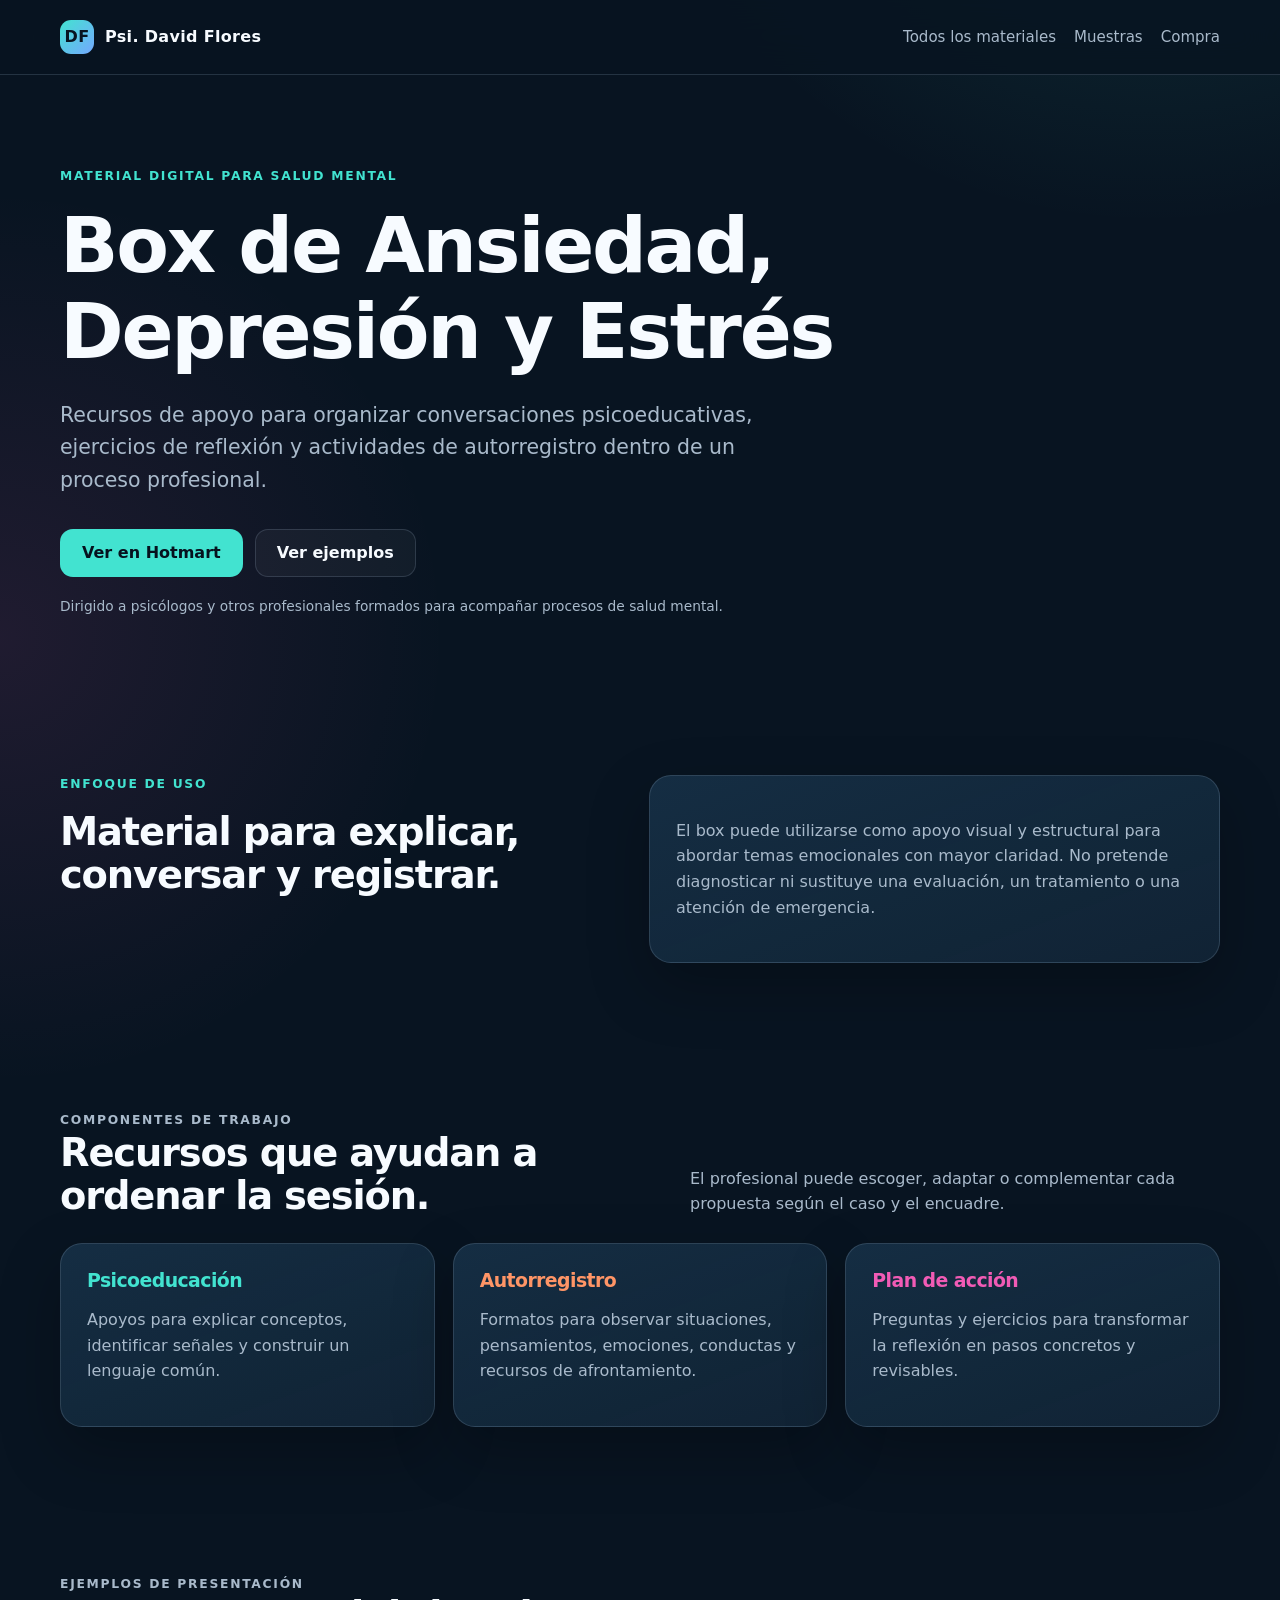
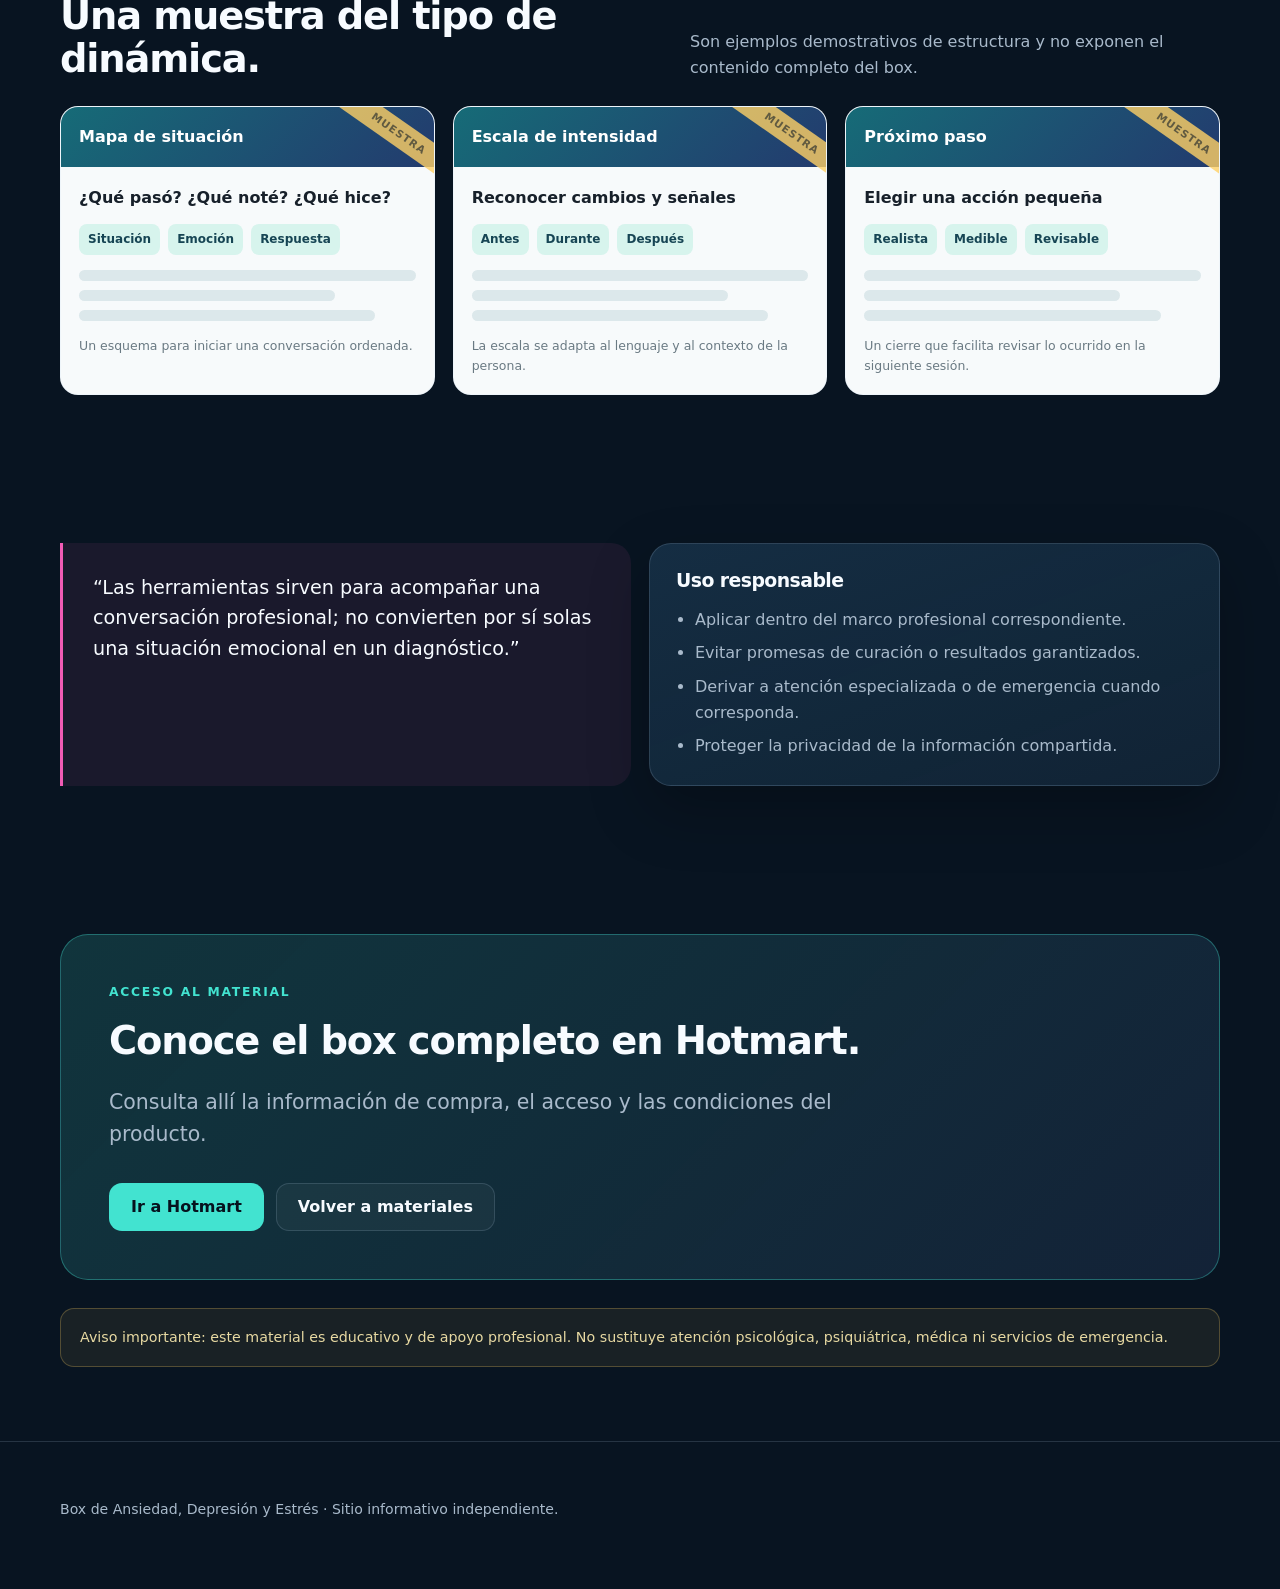
==== box-ansiedad-estres.html @ b355e104 "Crear paginas informativas independientes para kits profesionales" ====
<!doctype html>
<html lang="es">
<head>
  <meta charset="utf-8">
  <meta name="viewport" content="width=device-width, initial-scale=1">
  <meta name="description" content="Box de Ansiedad, Depresión y Estrés: material de apoyo para profesionales de salud mental.">
  <title>Box de Ansiedad, Depresión y Estrés | Psi. David Flores</title>
  <link rel="stylesheet" href="styles.css">
</head>
<body>
  <header class="topbar"><div class="wrap topbar-inner"><a class="brand" href="index.html"><span class="brand-mark">DF</span><span>Psi. David Flores</span></a><nav aria-label="Navegación principal"><a href="index.html">Todos los materiales</a><a href="#muestras">Muestras</a><a href="#compra">Compra</a></nav></div></header>
  <main>
    <section class="hero"><div class="wrap"><p class="eyebrow">Material digital para salud mental</p><h1>Box de Ansiedad, Depresión y Estrés</h1><p class="lead">Recursos de apoyo para organizar conversaciones psicoeducativas, ejercicios de reflexión y actividades de autorregistro dentro de un proceso profesional.</p><div class="actions"><a class="button button-primary" href="https://pay.hotmart.com/L107530737T" target="_blank" rel="noopener">Ver en Hotmart</a><a class="button button-secondary" href="#muestras">Ver ejemplos</a></div><p class="hero-note">Dirigido a psicólogos y otros profesionales formados para acompañar procesos de salud mental.</p></div></section>
    <section class="section"><div class="wrap grid grid-2"><div><p class="eyebrow">Enfoque de uso</p><h2>Material para explicar, conversar y registrar.</h2></div><div class="card"><p>El box puede utilizarse como apoyo visual y estructural para abordar temas emocionales con mayor claridad. No pretende diagnosticar ni sustituye una evaluación, un tratamiento o una atención de emergencia.</p></div></div></section>
    <section class="section"><div class="wrap"><div class="section-head"><div><p class="eyebrow">Componentes de trabajo</p><h2>Recursos que ayudan a ordenar la sesión.</h2></div><p>El profesional puede escoger, adaptar o complementar cada propuesta según el caso y el encuadre.</p></div><div class="grid"><article class="card"><h3 class="accent-turquoise">Psicoeducación</h3><p>Apoyos para explicar conceptos, identificar señales y construir un lenguaje común.</p></article><article class="card"><h3 class="accent-orange">Autorregistro</h3><p>Formatos para observar situaciones, pensamientos, emociones, conductas y recursos de afrontamiento.</p></article><article class="card"><h3 class="accent-magenta">Plan de acción</h3><p>Preguntas y ejercicios para transformar la reflexión en pasos concretos y revisables.</p></article></div></div></section>
    <section class="section" id="muestras"><div class="wrap"><div class="section-head"><div><p class="eyebrow">Ejemplos de presentación</p><h2>Una muestra del tipo de dinámica.</h2></div><p>Son ejemplos demostrativos de estructura y no exponen el contenido completo del box.</p></div><div class="grid"><div class="sample"><div class="sample-head">Mapa de situación</div><div class="sample-body"><strong>¿Qué pasó? ¿Qué noté? ¿Qué hice?</strong><div class="sample-pills"><span>Situación</span><span>Emoción</span><span>Respuesta</span></div><div class="sample-lines"><span></span><span></span><span></span></div><p class="sample-note">Un esquema para iniciar una conversación ordenada.</p></div></div><div class="sample"><div class="sample-head">Escala de intensidad</div><div class="sample-body"><strong>Reconocer cambios y señales</strong><div class="sample-pills"><span>Antes</span><span>Durante</span><span>Después</span></div><div class="sample-lines"><span></span><span></span><span></span></div><p class="sample-note">La escala se adapta al lenguaje y al contexto de la persona.</p></div></div><div class="sample"><div class="sample-head">Próximo paso</div><div class="sample-body"><strong>Elegir una acción pequeña</strong><div class="sample-pills"><span>Realista</span><span>Medible</span><span>Revisable</span></div><div class="sample-lines"><span></span><span></span><span></span></div><p class="sample-note">Un cierre que facilita revisar lo ocurrido en la siguiente sesión.</p></div></div></div></div></section>
    <section class="section"><div class="wrap grid grid-2"><div class="quote">“Las herramientas sirven para acompañar una conversación profesional; no convierten por sí solas una situación emocional en un diagnóstico.”</div><div class="card"><h3>Uso responsable</h3><ul><li>Aplicar dentro del marco profesional correspondiente.</li><li>Evitar promesas de curación o resultados garantizados.</li><li>Derivar a atención especializada o de emergencia cuando corresponda.</li><li>Proteger la privacidad de la información compartida.</li></ul></div></div></section>
    <section class="section" id="compra"><div class="wrap"><div class="cta"><p class="eyebrow">Acceso al material</p><h2>Conoce el box completo en Hotmart.</h2><p class="lead">Consulta allí la información de compra, el acceso y las condiciones del producto.</p><div class="actions"><a class="button button-primary" href="https://pay.hotmart.com/L107530737T" target="_blank" rel="noopener">Ir a Hotmart</a><a class="button button-secondary" href="index.html">Volver a materiales</a></div></div><div class="notice">Aviso importante: este material es educativo y de apoyo profesional. No sustituye atención psicológica, psiquiátrica, médica ni servicios de emergencia.</div></div></section>
  </main>
  <footer><div class="wrap"><p>Box de Ansiedad, Depresión y Estrés · Sitio informativo independiente.</p></div></footer>
</body>
</html>
---- styles.css ----
:root {
  --ink: #f7fbff;
  --muted: #a9bacb;
  --bg: #081421;
  --bg-soft: #0e2031;
  --card: rgba(18, 38, 56, .86);
  --line: rgba(190, 219, 239, .16);
  --turquoise: #42e3d0;
  --magenta: #f15bb5;
  --yellow: #ffd166;
  --orange: #ff9566;
  --blue: #74a8ff;
  --shadow: 0 24px 60px rgba(0, 0, 0, .25);
}

* { box-sizing: border-box; }
html { scroll-behavior: smooth; }
body {
  margin: 0;
  color: var(--ink);
  background:
    radial-gradient(circle at 90% -10%, rgba(66, 227, 208, .16), transparent 34rem),
    radial-gradient(circle at 0% 20%, rgba(241, 91, 181, .1), transparent 28rem),
    var(--bg);
  font-family: Inter, ui-sans-serif, system-ui, -apple-system, BlinkMacSystemFont, "Segoe UI", sans-serif;
  line-height: 1.6;
}

a { color: inherit; }
.wrap { width: min(1160px, calc(100% - 40px)); margin: 0 auto; }
.topbar {
  position: sticky;
  top: 0;
  z-index: 5;
  border-bottom: 1px solid var(--line);
  background: rgba(8, 20, 33, .86);
  backdrop-filter: blur(18px);
}
.topbar-inner { display: flex; justify-content: space-between; align-items: center; gap: 20px; min-height: 74px; }
.brand { display: inline-flex; gap: 11px; align-items: center; text-decoration: none; font-weight: 800; letter-spacing: .02em; }
.brand-mark { display: grid; place-items: center; width: 34px; height: 34px; border-radius: 11px; color: var(--bg); background: linear-gradient(135deg, var(--turquoise), var(--blue)); }
nav { display: flex; flex-wrap: wrap; gap: 8px 18px; color: var(--muted); font-size: .94rem; }
nav a { text-decoration: none; }
nav a:hover { color: var(--ink); }

.hero { padding: 92px 0 70px; }
.eyebrow { margin: 0 0 16px; color: var(--turquoise); text-transform: uppercase; letter-spacing: .14em; font-size: .77rem; font-weight: 800; }
h1, h2, h3 { margin: 0; line-height: 1.12; letter-spacing: -.03em; }
h1 { max-width: 900px; font-size: clamp(2.5rem, 6vw, 5.3rem); }
h2 { font-size: clamp(1.8rem, 3vw, 2.7rem); }
h3 { font-size: 1.18rem; }
.lead { max-width: 760px; margin: 24px 0 0; color: var(--muted); font-size: clamp(1.06rem, 2vw, 1.28rem); }
.actions { display: flex; flex-wrap: wrap; gap: 12px; margin-top: 32px; }
.button { display: inline-flex; align-items: center; justify-content: center; min-height: 48px; padding: 0 21px; border: 1px solid transparent; border-radius: 13px; font-weight: 800; text-decoration: none; transition: transform .2s ease, filter .2s ease, background .2s ease; }
.button:hover { transform: translateY(-2px); filter: brightness(1.06); }
.button-primary { color: #06121e; background: var(--turquoise); }
.button-secondary { border-color: var(--line); color: var(--ink); background: rgba(255,255,255,.04); }
.hero-note { margin-top: 18px; color: var(--muted); font-size: .86rem; }

.section { padding: 74px 0; }
.section-head { display: flex; justify-content: space-between; align-items: end; gap: 24px; margin-bottom: 26px; }
.section-head p { max-width: 530px; margin: 0; color: var(--muted); }
.grid { display: grid; grid-template-columns: repeat(3, 1fr); gap: 18px; }
.grid-2 { grid-template-columns: repeat(2, 1fr); }
.card { padding: 26px; border: 1px solid var(--line); border-radius: 22px; background: linear-gradient(160deg, rgba(22, 47, 69, .94), var(--card)); box-shadow: var(--shadow); }
.card p { color: var(--muted); }
.card ul { margin: 16px 0 0; padding-left: 19px; color: var(--muted); }
.card li + li { margin-top: 8px; }
.product-card { display: flex; flex-direction: column; min-height: 100%; }
.product-card .button { margin-top: auto; align-self: start; }
.tag { display: inline-flex; align-items: center; gap: 7px; margin-bottom: 18px; color: var(--yellow); font-size: .78rem; font-weight: 800; text-transform: uppercase; letter-spacing: .1em; }
.tag::before { content: ""; width: 9px; height: 9px; border-radius: 50%; background: currentColor; box-shadow: 0 0 20px currentColor; }

.sample { min-height: 230px; overflow: hidden; position: relative; border: 1px solid var(--line); border-radius: 18px; background: #f7fafb; color: #17202a; }
.sample::before { content: "MUESTRA"; position: absolute; top: 14px; right: -33px; padding: 4px 36px; transform: rotate(35deg); color: rgba(8, 20, 33, .56); background: rgba(255, 209, 102, .8); font-size: .65rem; font-weight: 900; letter-spacing: .1em; }
.sample-head { padding: 17px 18px; color: #fff; background: linear-gradient(135deg, #166b77, #233b6e); font-weight: 800; }
.sample-body { padding: 18px; }
.sample-lines { display: grid; gap: 9px; margin-top: 15px; }
.sample-lines span { display: block; height: 11px; border-radius: 99px; background: #dce8eb; }
.sample-lines span:nth-child(2) { width: 76%; }
.sample-lines span:nth-child(3) { width: 88%; }
.sample-pills { display: flex; flex-wrap: wrap; gap: 8px; margin-top: 13px; }
.sample-pills span { padding: 6px 9px; border-radius: 8px; color: #164554; background: #d7f4ed; font-size: .75rem; font-weight: 700; }
.sample-note { margin: 15px 0 0; color: #6a7a83; font-size: .78rem; }
.quote { padding: 30px; border-left: 3px solid var(--magenta); border-radius: 0 20px 20px 0; background: rgba(241, 91, 181, .08); color: var(--ink); font-size: 1.2rem; }
.steps { counter-reset: steps; display: grid; gap: 14px; }
.step { display: grid; grid-template-columns: 40px 1fr; gap: 15px; align-items: start; }
.step::before { counter-increment: steps; content: counter(steps); display: grid; place-items: center; width: 40px; height: 40px; border-radius: 12px; color: var(--bg); background: var(--yellow); font-weight: 900; }
.step p { margin: 5px 0 0; color: var(--muted); }
.cta { padding: 48px; border: 1px solid rgba(66,227,208,.35); border-radius: 28px; background: linear-gradient(135deg, rgba(66,227,208,.16), rgba(116,168,255,.1)); }
.notice { margin-top: 28px; padding: 17px 19px; border: 1px solid rgba(255, 209, 102, .25); border-radius: 14px; color: #e7d9a2; background: rgba(255, 209, 102, .07); font-size: .89rem; }
footer { padding: 42px 0 55px; border-top: 1px solid var(--line); color: var(--muted); font-size: .88rem; }
footer a { color: var(--ink); }
.accent-turquoise { color: var(--turquoise); }
.accent-magenta { color: var(--magenta); }
.accent-orange { color: var(--orange); }
.accent-blue { color: var(--blue); }

@media (max-width: 820px) {
  .topbar-inner { align-items: flex-start; flex-direction: column; padding: 16px 0; }
  .grid, .grid-2 { grid-template-columns: 1fr; }
  .hero { padding-top: 66px; }
  .section-head { align-items: start; flex-direction: column; }
  .cta { padding: 30px 24px; }
}

@media (max-width: 520px) {
  .wrap { width: min(100% - 28px, 1160px); }
  h1 { font-size: 2.55rem; }
  .button { width: 100%; }
  .actions { flex-direction: column; }
}
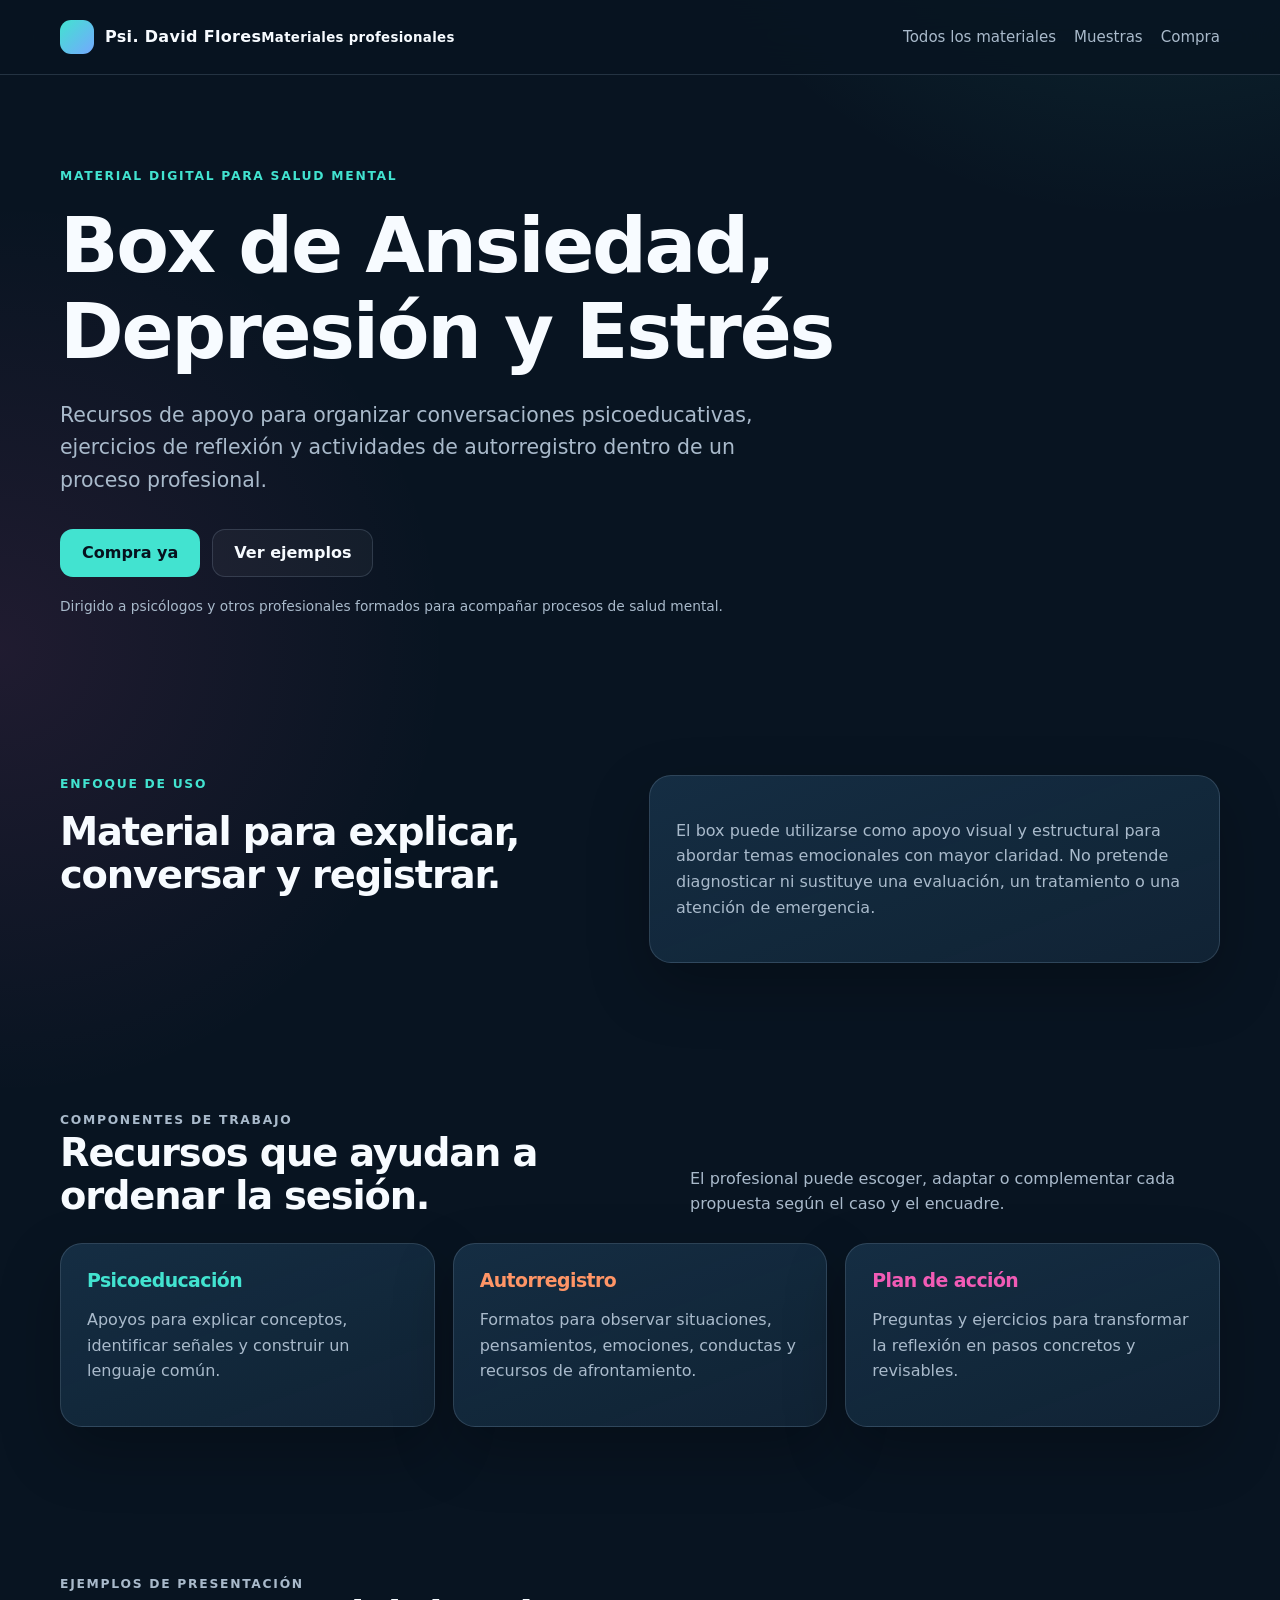
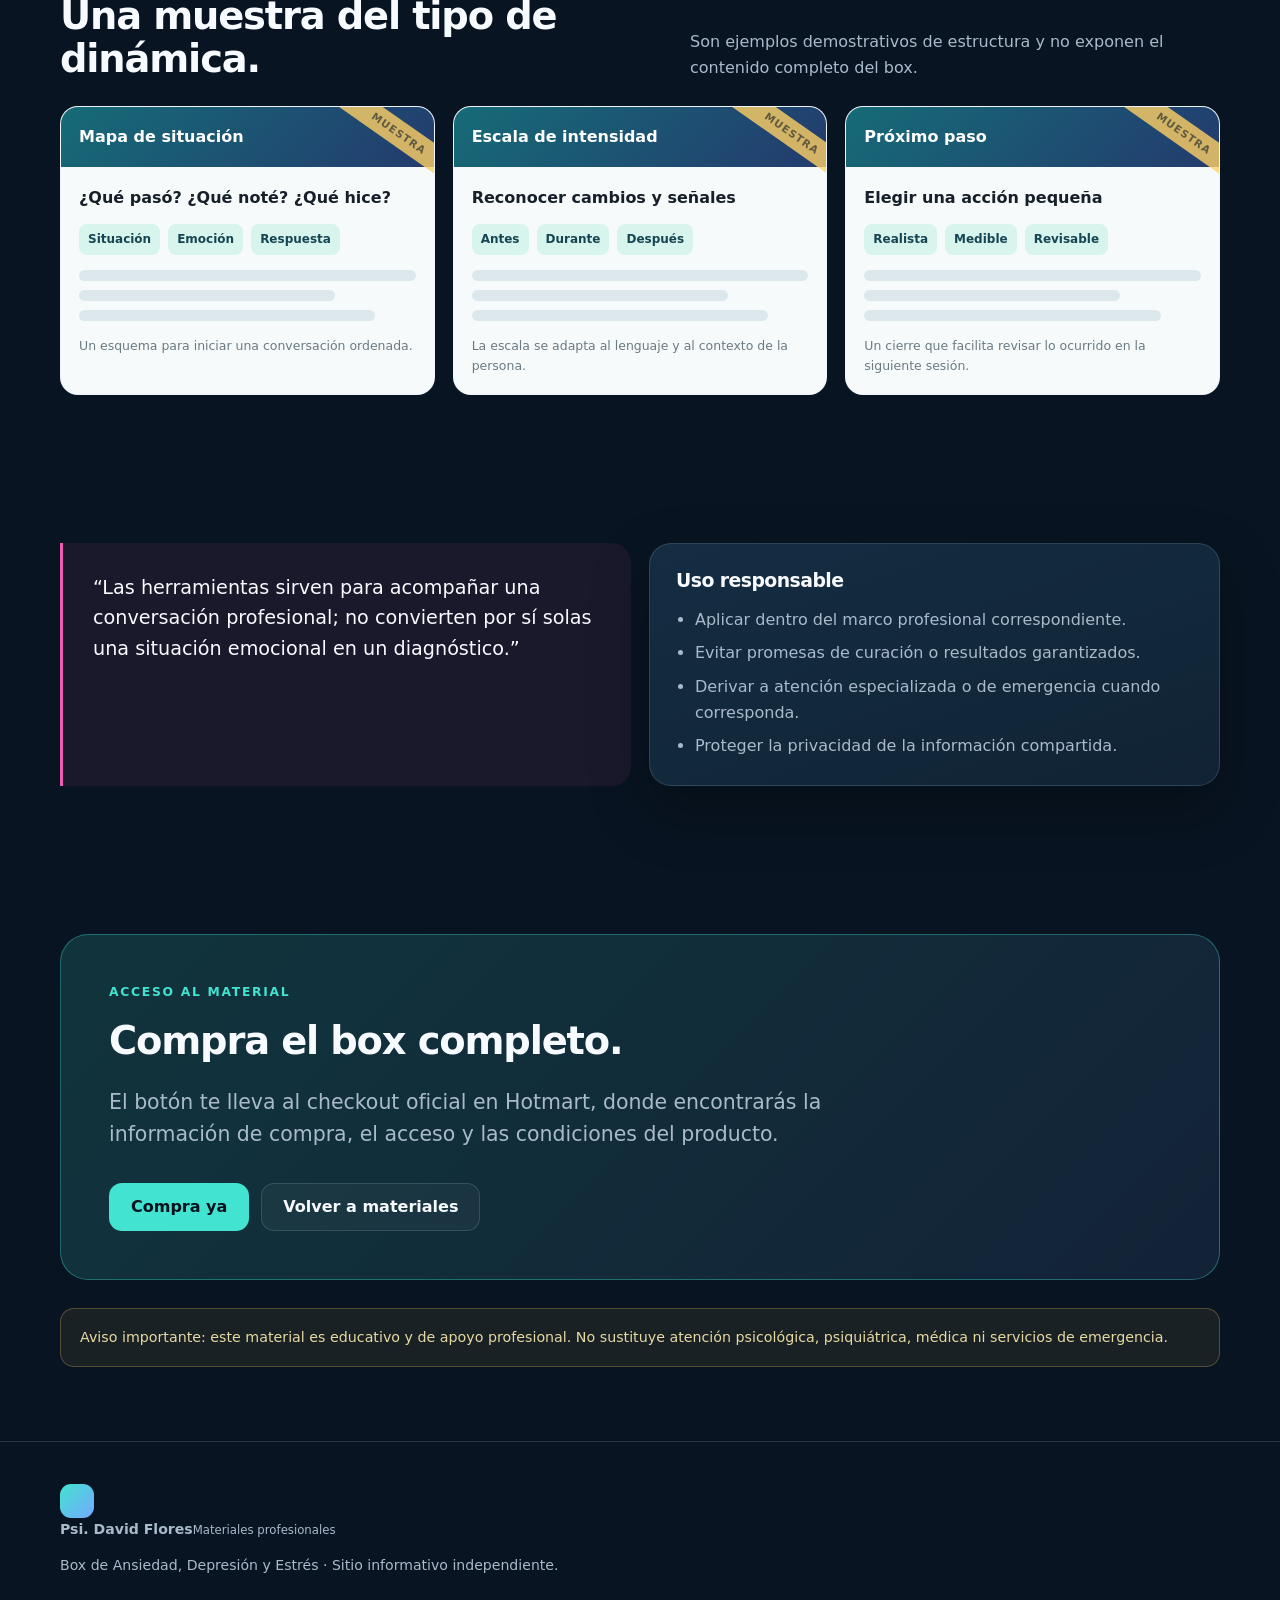
==== commit eb27a0a8: "Agregar identidad de marca y CTAs de compra" ====
--- a/box-ansiedad-estres.html
+++ b/box-ansiedad-estres.html
@@ -5,18 +5,20 @@
   <meta name="viewport" content="width=device-width, initial-scale=1">
   <meta name="description" content="Box de Ansiedad, Depresión y Estrés: material de apoyo para profesionales de salud mental.">
   <title>Box de Ansiedad, Depresión y Estrés | Psi. David Flores</title>
+  <link rel="icon" type="image/jpeg" href="assets/brand-logo.jpg">
   <link rel="stylesheet" href="styles.css">
 </head>
 <body>
-  <header class="topbar"><div class="wrap topbar-inner"><a class="brand" href="index.html"><span class="brand-mark">DF</span><span>Psi. David Flores</span></a><nav aria-label="Navegación principal"><a href="index.html">Todos los materiales</a><a href="#muestras">Muestras</a><a href="#compra">Compra</a></nav></div></header>
+  <header class="topbar"><div class="wrap topbar-inner"><a class="brand" href="index.html" aria-label="Psi. David Flores, inicio"><span class="brand-mark"><img src="assets/brand-logo.jpg" alt=""></span><span class="brand-copy"><strong>Psi. David Flores</strong><small>Materiales profesionales</small></span></a><nav aria-label="Navegación principal"><a href="index.html">Todos los materiales</a><a href="#muestras">Muestras</a><a href="#compra">Compra</a></nav></div></header>
   <main>
-    <section class="hero"><div class="wrap"><p class="eyebrow">Material digital para salud mental</p><h1>Box de Ansiedad, Depresión y Estrés</h1><p class="lead">Recursos de apoyo para organizar conversaciones psicoeducativas, ejercicios de reflexión y actividades de autorregistro dentro de un proceso profesional.</p><div class="actions"><a class="button button-primary" href="https://pay.hotmart.com/L107530737T" target="_blank" rel="noopener">Ver en Hotmart</a><a class="button button-secondary" href="#muestras">Ver ejemplos</a></div><p class="hero-note">Dirigido a psicólogos y otros profesionales formados para acompañar procesos de salud mental.</p></div></section>
+    <section class="hero"><div class="wrap"><p class="eyebrow">Material digital para salud mental</p><h1>Box de Ansiedad, Depresión y Estrés</h1><p class="lead">Recursos de apoyo para organizar conversaciones psicoeducativas, ejercicios de reflexión y actividades de autorregistro dentro de un proceso profesional.</p><div class="actions"><a class="button button-primary" href="https://pay.hotmart.com/L107530737T" target="_blank" rel="noopener">Compra ya</a><a class="button button-secondary" href="#muestras">Ver ejemplos</a></div><p class="hero-note">Dirigido a psicólogos y otros profesionales formados para acompañar procesos de salud mental.</p></div></section>
     <section class="section"><div class="wrap grid grid-2"><div><p class="eyebrow">Enfoque de uso</p><h2>Material para explicar, conversar y registrar.</h2></div><div class="card"><p>El box puede utilizarse como apoyo visual y estructural para abordar temas emocionales con mayor claridad. No pretende diagnosticar ni sustituye una evaluación, un tratamiento o una atención de emergencia.</p></div></div></section>
     <section class="section"><div class="wrap"><div class="section-head"><div><p class="eyebrow">Componentes de trabajo</p><h2>Recursos que ayudan a ordenar la sesión.</h2></div><p>El profesional puede escoger, adaptar o complementar cada propuesta según el caso y el encuadre.</p></div><div class="grid"><article class="card"><h3 class="accent-turquoise">Psicoeducación</h3><p>Apoyos para explicar conceptos, identificar señales y construir un lenguaje común.</p></article><article class="card"><h3 class="accent-orange">Autorregistro</h3><p>Formatos para observar situaciones, pensamientos, emociones, conductas y recursos de afrontamiento.</p></article><article class="card"><h3 class="accent-magenta">Plan de acción</h3><p>Preguntas y ejercicios para transformar la reflexión en pasos concretos y revisables.</p></article></div></div></section>
     <section class="section" id="muestras"><div class="wrap"><div class="section-head"><div><p class="eyebrow">Ejemplos de presentación</p><h2>Una muestra del tipo de dinámica.</h2></div><p>Son ejemplos demostrativos de estructura y no exponen el contenido completo del box.</p></div><div class="grid"><div class="sample"><div class="sample-head">Mapa de situación</div><div class="sample-body"><strong>¿Qué pasó? ¿Qué noté? ¿Qué hice?</strong><div class="sample-pills"><span>Situación</span><span>Emoción</span><span>Respuesta</span></div><div class="sample-lines"><span></span><span></span><span></span></div><p class="sample-note">Un esquema para iniciar una conversación ordenada.</p></div></div><div class="sample"><div class="sample-head">Escala de intensidad</div><div class="sample-body"><strong>Reconocer cambios y señales</strong><div class="sample-pills"><span>Antes</span><span>Durante</span><span>Después</span></div><div class="sample-lines"><span></span><span></span><span></span></div><p class="sample-note">La escala se adapta al lenguaje y al contexto de la persona.</p></div></div><div class="sample"><div class="sample-head">Próximo paso</div><div class="sample-body"><strong>Elegir una acción pequeña</strong><div class="sample-pills"><span>Realista</span><span>Medible</span><span>Revisable</span></div><div class="sample-lines"><span></span><span></span><span></span></div><p class="sample-note">Un cierre que facilita revisar lo ocurrido en la siguiente sesión.</p></div></div></div></div></section>
     <section class="section"><div class="wrap grid grid-2"><div class="quote">“Las herramientas sirven para acompañar una conversación profesional; no convierten por sí solas una situación emocional en un diagnóstico.”</div><div class="card"><h3>Uso responsable</h3><ul><li>Aplicar dentro del marco profesional correspondiente.</li><li>Evitar promesas de curación o resultados garantizados.</li><li>Derivar a atención especializada o de emergencia cuando corresponda.</li><li>Proteger la privacidad de la información compartida.</li></ul></div></div></section>
-    <section class="section" id="compra"><div class="wrap"><div class="cta"><p class="eyebrow">Acceso al material</p><h2>Conoce el box completo en Hotmart.</h2><p class="lead">Consulta allí la información de compra, el acceso y las condiciones del producto.</p><div class="actions"><a class="button button-primary" href="https://pay.hotmart.com/L107530737T" target="_blank" rel="noopener">Ir a Hotmart</a><a class="button button-secondary" href="index.html">Volver a materiales</a></div></div><div class="notice">Aviso importante: este material es educativo y de apoyo profesional. No sustituye atención psicológica, psiquiátrica, médica ni servicios de emergencia.</div></div></section>
+    <section class="section" id="compra"><div class="wrap"><div class="cta"><p class="eyebrow">Acceso al material</p><h2>Compra el box completo.</h2><p class="lead">El botón te lleva al checkout oficial en Hotmart, donde encontrarás la información de compra, el acceso y las condiciones del producto.</p><div class="actions"><a class="button button-primary" href="https://pay.hotmart.com/L107530737T" target="_blank" rel="noopener">Compra ya</a><a class="button button-secondary" href="index.html">Volver a materiales</a></div></div><div class="notice">Aviso importante: este material es educativo y de apoyo profesional. No sustituye atención psicológica, psiquiátrica, médica ni servicios de emergencia.</div></div></section>
   </main>
-  <footer><div class="wrap"><p>Box de Ansiedad, Depresión y Estrés · Sitio informativo independiente.</p></div></footer>
+  <footer><div class="wrap footer-inner"><div class="footer-brand"><span class="brand-mark small-mark"><img src="assets/brand-logo.jpg" alt=""></span><span class="brand-copy"><strong>Psi. David Flores</strong><small>Materiales profesionales</small></span></div><div class="footer-copy"><p>Box de Ansiedad, Depresión y Estrés · Sitio informativo independiente.</p></div></div></footer>
 </body>
 </html>
+
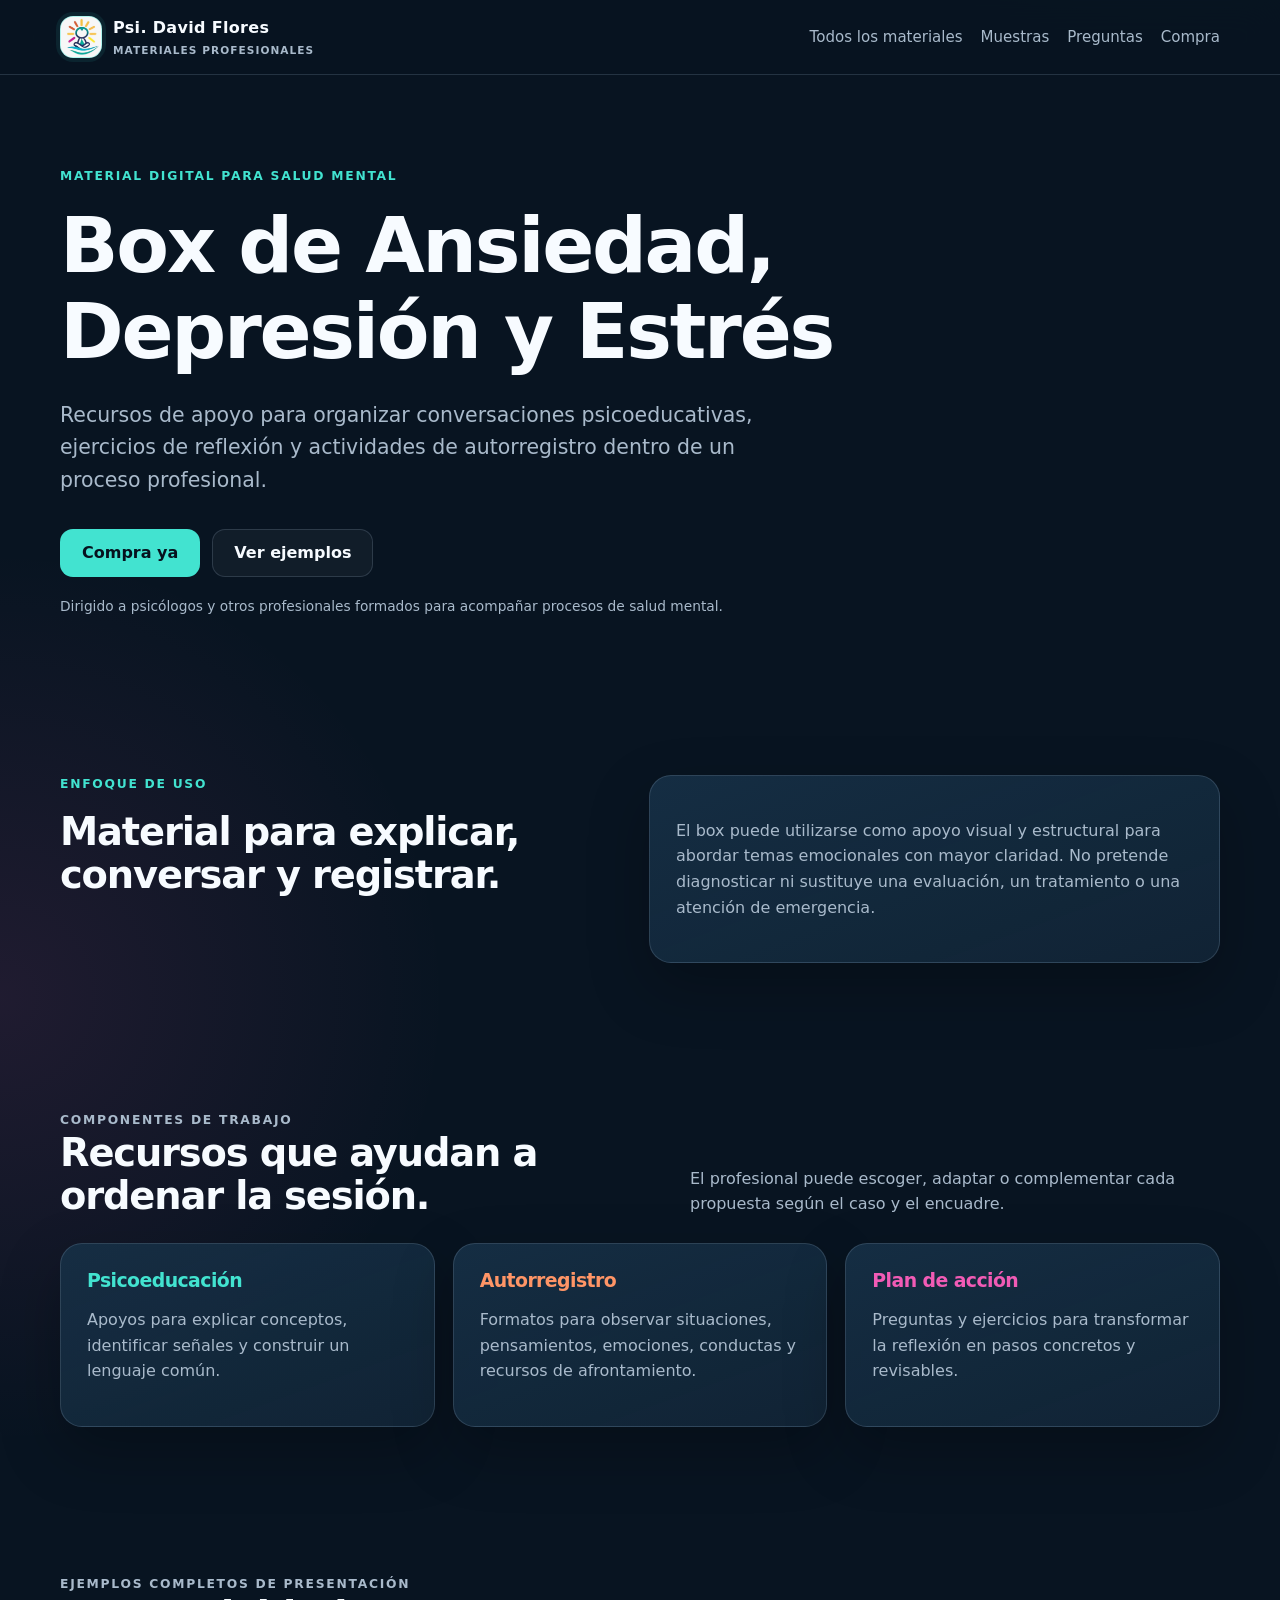
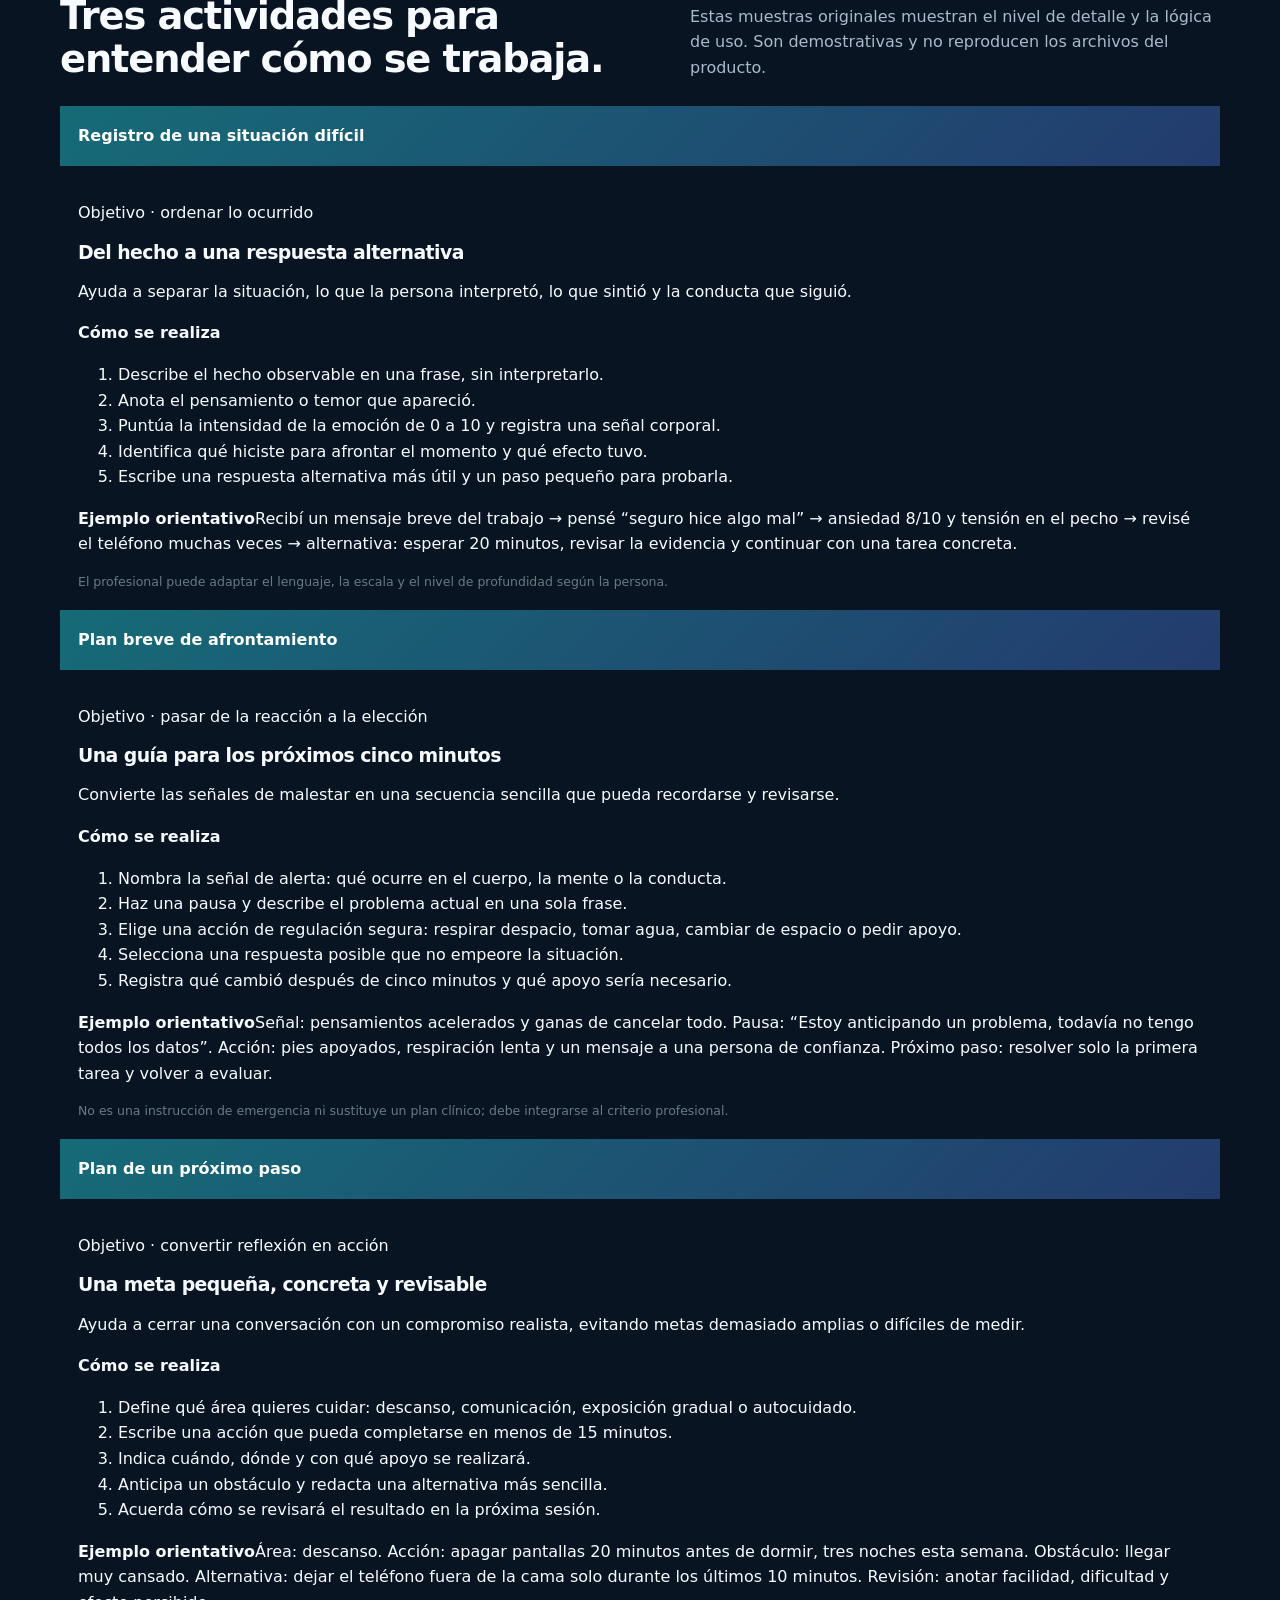
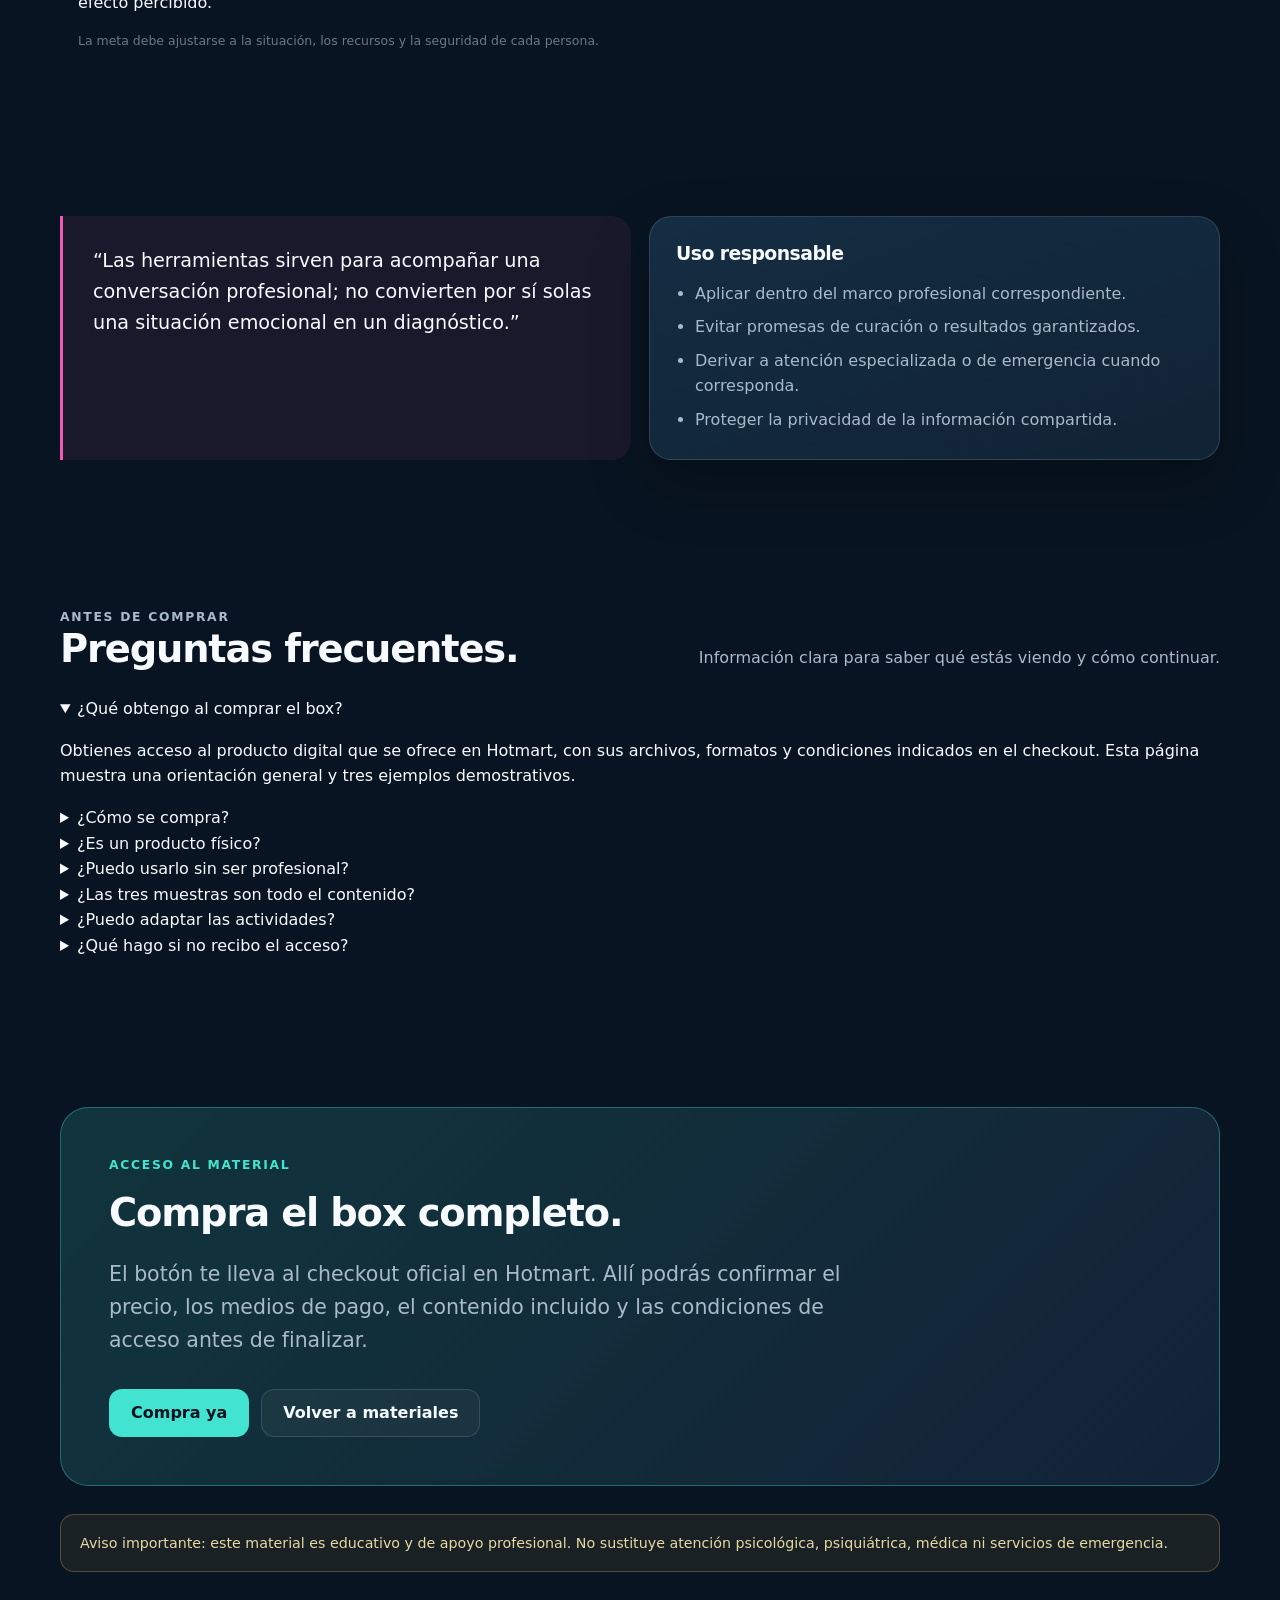
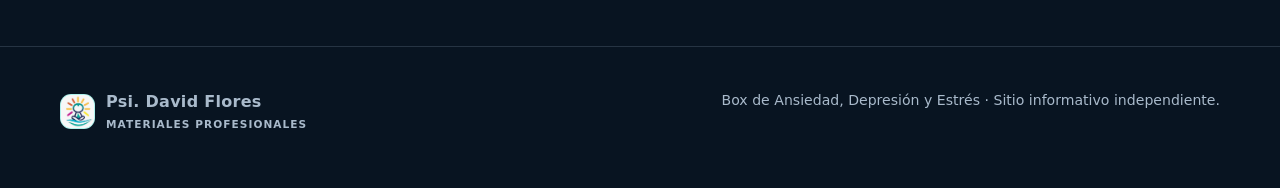
==== commit 46c92538: "Ampliar muestras y FAQ del Box de Ansiedad" ====
--- a/box-ansiedad-estres.html
+++ b/box-ansiedad-estres.html
@@ -9,14 +9,15 @@
   <link rel="stylesheet" href="styles.css">
 </head>
 <body>
-  <header class="topbar"><div class="wrap topbar-inner"><a class="brand" href="index.html" aria-label="Psi. David Flores, inicio"><span class="brand-mark"><img src="assets/brand-logo.jpg" alt=""></span><span class="brand-copy"><strong>Psi. David Flores</strong><small>Materiales profesionales</small></span></a><nav aria-label="Navegación principal"><a href="index.html">Todos los materiales</a><a href="#muestras">Muestras</a><a href="#compra">Compra</a></nav></div></header>
+  <header class="topbar"><div class="wrap topbar-inner"><a class="brand" href="index.html" aria-label="Psi. David Flores, inicio"><span class="brand-mark"><img src="assets/brand-logo.jpg" alt=""></span><span class="brand-copy"><strong>Psi. David Flores</strong><small>Materiales profesionales</small></span></a><nav aria-label="Navegación principal"><a href="index.html">Todos los materiales</a><a href="#muestras">Muestras</a><a href="#preguntas">Preguntas</a><a href="#compra">Compra</a></nav></div></header>
   <main>
     <section class="hero"><div class="wrap"><p class="eyebrow">Material digital para salud mental</p><h1>Box de Ansiedad, Depresión y Estrés</h1><p class="lead">Recursos de apoyo para organizar conversaciones psicoeducativas, ejercicios de reflexión y actividades de autorregistro dentro de un proceso profesional.</p><div class="actions"><a class="button button-primary" href="https://pay.hotmart.com/L107530737T" target="_blank" rel="noopener">Compra ya</a><a class="button button-secondary" href="#muestras">Ver ejemplos</a></div><p class="hero-note">Dirigido a psicólogos y otros profesionales formados para acompañar procesos de salud mental.</p></div></section>
     <section class="section"><div class="wrap grid grid-2"><div><p class="eyebrow">Enfoque de uso</p><h2>Material para explicar, conversar y registrar.</h2></div><div class="card"><p>El box puede utilizarse como apoyo visual y estructural para abordar temas emocionales con mayor claridad. No pretende diagnosticar ni sustituye una evaluación, un tratamiento o una atención de emergencia.</p></div></div></section>
     <section class="section"><div class="wrap"><div class="section-head"><div><p class="eyebrow">Componentes de trabajo</p><h2>Recursos que ayudan a ordenar la sesión.</h2></div><p>El profesional puede escoger, adaptar o complementar cada propuesta según el caso y el encuadre.</p></div><div class="grid"><article class="card"><h3 class="accent-turquoise">Psicoeducación</h3><p>Apoyos para explicar conceptos, identificar señales y construir un lenguaje común.</p></article><article class="card"><h3 class="accent-orange">Autorregistro</h3><p>Formatos para observar situaciones, pensamientos, emociones, conductas y recursos de afrontamiento.</p></article><article class="card"><h3 class="accent-magenta">Plan de acción</h3><p>Preguntas y ejercicios para transformar la reflexión en pasos concretos y revisables.</p></article></div></div></section>
-    <section class="section" id="muestras"><div class="wrap"><div class="section-head"><div><p class="eyebrow">Ejemplos de presentación</p><h2>Una muestra del tipo de dinámica.</h2></div><p>Son ejemplos demostrativos de estructura y no exponen el contenido completo del box.</p></div><div class="grid"><div class="sample"><div class="sample-head">Mapa de situación</div><div class="sample-body"><strong>¿Qué pasó? ¿Qué noté? ¿Qué hice?</strong><div class="sample-pills"><span>Situación</span><span>Emoción</span><span>Respuesta</span></div><div class="sample-lines"><span></span><span></span><span></span></div><p class="sample-note">Un esquema para iniciar una conversación ordenada.</p></div></div><div class="sample"><div class="sample-head">Escala de intensidad</div><div class="sample-body"><strong>Reconocer cambios y señales</strong><div class="sample-pills"><span>Antes</span><span>Durante</span><span>Después</span></div><div class="sample-lines"><span></span><span></span><span></span></div><p class="sample-note">La escala se adapta al lenguaje y al contexto de la persona.</p></div></div><div class="sample"><div class="sample-head">Próximo paso</div><div class="sample-body"><strong>Elegir una acción pequeña</strong><div class="sample-pills"><span>Realista</span><span>Medible</span><span>Revisable</span></div><div class="sample-lines"><span></span><span></span><span></span></div><p class="sample-note">Un cierre que facilita revisar lo ocurrido en la siguiente sesión.</p></div></div></div></div></section>
+    <section class="section" id="muestras"><div class="wrap"><div class="section-head"><div><p class="eyebrow">Ejemplos completos de presentación</p><h2>Tres actividades para entender cómo se trabaja.</h2></div><p>Estas muestras originales muestran el nivel de detalle y la lógica de uso. Son demostrativas y no reproducen los archivos del producto.</p></div><div class="sample-grid"><article class="sample-card"><div class="sample-head">Registro de una situación difícil</div><div class="sample-body"><p class="sample-meta">Objetivo · ordenar lo ocurrido</p><h3>Del hecho a una respuesta alternativa</h3><p>Ayuda a separar la situación, lo que la persona interpretó, lo que sintió y la conducta que siguió.</p><div class="sample-block"><strong>Cómo se realiza</strong><ol><li>Describe el hecho observable en una frase, sin interpretarlo.</li><li>Anota el pensamiento o temor que apareció.</li><li>Puntúa la intensidad de la emoción de 0 a 10 y registra una señal corporal.</li><li>Identifica qué hiciste para afrontar el momento y qué efecto tuvo.</li><li>Escribe una respuesta alternativa más útil y un paso pequeño para probarla.</li></ol></div><div class="example"><strong>Ejemplo orientativo</strong>Recibí un mensaje breve del trabajo → pensé “seguro hice algo mal” → ansiedad 8/10 y tensión en el pecho → revisé el teléfono muchas veces → alternativa: esperar 20 minutos, revisar la evidencia y continuar con una tarea concreta.</div><p class="sample-note">El profesional puede adaptar el lenguaje, la escala y el nivel de profundidad según la persona.</p></div></article><article class="sample-card"><div class="sample-head">Plan breve de afrontamiento</div><div class="sample-body"><p class="sample-meta">Objetivo · pasar de la reacción a la elección</p><h3>Una guía para los próximos cinco minutos</h3><p>Convierte las señales de malestar en una secuencia sencilla que pueda recordarse y revisarse.</p><div class="sample-block"><strong>Cómo se realiza</strong><ol><li>Nombra la señal de alerta: qué ocurre en el cuerpo, la mente o la conducta.</li><li>Haz una pausa y describe el problema actual en una sola frase.</li><li>Elige una acción de regulación segura: respirar despacio, tomar agua, cambiar de espacio o pedir apoyo.</li><li>Selecciona una respuesta posible que no empeore la situación.</li><li>Registra qué cambió después de cinco minutos y qué apoyo sería necesario.</li></ol></div><div class="example"><strong>Ejemplo orientativo</strong>Señal: pensamientos acelerados y ganas de cancelar todo. Pausa: “Estoy anticipando un problema, todavía no tengo todos los datos”. Acción: pies apoyados, respiración lenta y un mensaje a una persona de confianza. Próximo paso: resolver solo la primera tarea y volver a evaluar.</div><p class="sample-note">No es una instrucción de emergencia ni sustituye un plan clínico; debe integrarse al criterio profesional.</p></div></article><article class="sample-card"><div class="sample-head">Plan de un próximo paso</div><div class="sample-body"><p class="sample-meta">Objetivo · convertir reflexión en acción</p><h3>Una meta pequeña, concreta y revisable</h3><p>Ayuda a cerrar una conversación con un compromiso realista, evitando metas demasiado amplias o difíciles de medir.</p><div class="sample-block"><strong>Cómo se realiza</strong><ol><li>Define qué área quieres cuidar: descanso, comunicación, exposición gradual o autocuidado.</li><li>Escribe una acción que pueda completarse en menos de 15 minutos.</li><li>Indica cuándo, dónde y con qué apoyo se realizará.</li><li>Anticipa un obstáculo y redacta una alternativa más sencilla.</li><li>Acuerda cómo se revisará el resultado en la próxima sesión.</li></ol></div><div class="example"><strong>Ejemplo orientativo</strong>Área: descanso. Acción: apagar pantallas 20 minutos antes de dormir, tres noches esta semana. Obstáculo: llegar muy cansado. Alternativa: dejar el teléfono fuera de la cama solo durante los últimos 10 minutos. Revisión: anotar facilidad, dificultad y efecto percibido.</div><p class="sample-note">La meta debe ajustarse a la situación, los recursos y la seguridad de cada persona.</p></div></article></div></div></section>
     <section class="section"><div class="wrap grid grid-2"><div class="quote">“Las herramientas sirven para acompañar una conversación profesional; no convierten por sí solas una situación emocional en un diagnóstico.”</div><div class="card"><h3>Uso responsable</h3><ul><li>Aplicar dentro del marco profesional correspondiente.</li><li>Evitar promesas de curación o resultados garantizados.</li><li>Derivar a atención especializada o de emergencia cuando corresponda.</li><li>Proteger la privacidad de la información compartida.</li></ul></div></div></section>
-    <section class="section" id="compra"><div class="wrap"><div class="cta"><p class="eyebrow">Acceso al material</p><h2>Compra el box completo.</h2><p class="lead">El botón te lleva al checkout oficial en Hotmart, donde encontrarás la información de compra, el acceso y las condiciones del producto.</p><div class="actions"><a class="button button-primary" href="https://pay.hotmart.com/L107530737T" target="_blank" rel="noopener">Compra ya</a><a class="button button-secondary" href="index.html">Volver a materiales</a></div></div><div class="notice">Aviso importante: este material es educativo y de apoyo profesional. No sustituye atención psicológica, psiquiátrica, médica ni servicios de emergencia.</div></div></section>
+    <section class="section" id="preguntas"><div class="wrap"><div class="section-head"><div><p class="eyebrow">Antes de comprar</p><h2>Preguntas frecuentes.</h2></div><p>Información clara para saber qué estás viendo y cómo continuar.</p></div><div class="faq-list"><details open><summary>¿Qué obtengo al comprar el box?</summary><div class="faq-answer"><p>Obtienes acceso al producto digital que se ofrece en Hotmart, con sus archivos, formatos y condiciones indicados en el checkout. Esta página muestra una orientación general y tres ejemplos demostrativos.</p></div></details><details><summary>¿Cómo se compra?</summary><div class="faq-answer"><p>Presiona “Compra ya”, revisa el checkout oficial de Hotmart, elige el medio de pago disponible y completa la compra. Hotmart enviará las instrucciones de acceso al correo asociado a la compra.</p></div></details><details><summary>¿Es un producto físico?</summary><div class="faq-answer"><p>No. Es un material digital. La forma exacta de descarga o acceso se confirma en la información oficial de Hotmart antes de pagar.</p></div></details><details><summary>¿Puedo usarlo sin ser profesional?</summary><div class="faq-answer"><p>El box está pensado como apoyo para psicólogos y otros profesionales formados en salud mental. No reemplaza una evaluación, un tratamiento, una indicación clínica ni la atención de emergencia.</p></div></details><details><summary>¿Las tres muestras son todo el contenido?</summary><div class="faq-answer"><p>No. Son ejemplos completos de actividades creados para que conozcas la estructura y el tipo de uso. El contenido adquirido es el que aparece descrito y disponible dentro de Hotmart.</p></div></details><details><summary>¿Puedo adaptar las actividades?</summary><div class="faq-answer"><p>Sí, el profesional puede adaptar lenguaje, tiempos, apoyos y dificultad según la evaluación, el contexto y los objetivos de la persona, manteniendo un uso responsable.</p></div></details><details><summary>¿Qué hago si no recibo el acceso?</summary><div class="faq-answer"><p>Revisa primero la bandeja de entrada, promociones y spam del correo usado en la compra. Si el problema continúa, utiliza el soporte de Hotmart desde la cuenta o el comprobante de compra.</p></div></details></div></div></section>
+    <section class="section" id="compra"><div class="wrap"><div class="cta"><p class="eyebrow">Acceso al material</p><h2>Compra el box completo.</h2><p class="lead">El botón te lleva al checkout oficial en Hotmart. Allí podrás confirmar el precio, los medios de pago, el contenido incluido y las condiciones de acceso antes de finalizar.</p><div class="actions"><a class="button button-primary" href="https://pay.hotmart.com/L107530737T" target="_blank" rel="noopener">Compra ya</a><a class="button button-secondary" href="index.html">Volver a materiales</a></div></div><div class="notice">Aviso importante: este material es educativo y de apoyo profesional. No sustituye atención psicológica, psiquiátrica, médica ni servicios de emergencia.</div></div></section>
   </main>
   <footer><div class="wrap footer-inner"><div class="footer-brand"><span class="brand-mark small-mark"><img src="assets/brand-logo.jpg" alt=""></span><span class="brand-copy"><strong>Psi. David Flores</strong><small>Materiales profesionales</small></span></div><div class="footer-copy"><p>Box de Ansiedad, Depresión y Estrés · Sitio informativo independiente.</p></div></div></footer>
 </body>
--- a/styles.css
+++ b/styles.css
@@ -37,13 +37,24 @@
   backdrop-filter: blur(18px);
 }
 .topbar-inner { display: flex; justify-content: space-between; align-items: center; gap: 20px; min-height: 74px; }
-.brand { display: inline-flex; gap: 11px; align-items: center; text-decoration: none; font-weight: 800; letter-spacing: .02em; }
-.brand-mark { display: grid; place-items: center; width: 34px; height: 34px; border-radius: 11px; color: var(--bg); background: linear-gradient(135deg, var(--turquoise), var(--blue)); }
+.brand, .footer-brand { display: inline-flex; gap: 11px; align-items: center; text-decoration: none; font-weight: 800; letter-spacing: .02em; }
+.brand-mark { display: grid; place-items: center; width: 42px; height: 42px; overflow: hidden; border: 1px solid rgba(66, 227, 208, .4); border-radius: 13px; background: #f7fbff; box-shadow: 0 0 0 4px rgba(66, 227, 208, .08); }
+.brand-mark img { display: block; width: 100%; height: 100%; object-fit: cover; }
+.brand-copy { display: grid; gap: 1px; }
+.brand-copy strong { font-size: 1rem; }
+.brand-copy small { color: var(--muted); font-size: .66rem; letter-spacing: .1em; text-transform: uppercase; }
 nav { display: flex; flex-wrap: wrap; gap: 8px 18px; color: var(--muted); font-size: .94rem; }
 nav a { text-decoration: none; }
 nav a:hover { color: var(--ink); }
 
 .hero { padding: 92px 0 70px; }
+.hero-layout { display: grid; grid-template-columns: minmax(0, 1fr) minmax(240px, 320px); align-items: center; gap: 54px; }
+.brand-showcase { display: grid; justify-items: center; padding: 28px 24px; border: 1px solid rgba(255, 255, 255, .13); border-radius: 25px; background: rgba(18, 38, 56, .72); box-shadow: var(--shadow); text-align: center; }
+.showcase-kicker { margin: 0; color: var(--turquoise); font-size: .64rem; font-weight: 800; letter-spacing: .15em; }
+.showcase-logo { width: 156px; height: 156px; margin: 20px 0 17px; padding: 8px; border-radius: 50%; background: #f7fbff; box-shadow: 0 0 0 10px rgba(66, 227, 208, .08), 0 15px 30px rgba(0, 0, 0, .24); }
+.showcase-logo img { width: 100%; height: 100%; border-radius: 50%; object-fit: cover; }
+.brand-showcase strong { font-size: 1.15rem; }
+.brand-showcase span:last-child { margin-top: 5px; color: var(--muted); font-size: .76rem; }
 .eyebrow { margin: 0 0 16px; color: var(--turquoise); text-transform: uppercase; letter-spacing: .14em; font-size: .77rem; font-weight: 800; }
 h1, h2, h3 { margin: 0; line-height: 1.12; letter-spacing: -.03em; }
 h1 { max-width: 900px; font-size: clamp(2.5rem, 6vw, 5.3rem); }
@@ -90,6 +101,12 @@
 .cta { padding: 48px; border: 1px solid rgba(66,227,208,.35); border-radius: 28px; background: linear-gradient(135deg, rgba(66,227,208,.16), rgba(116,168,255,.1)); }
 .notice { margin-top: 28px; padding: 17px 19px; border: 1px solid rgba(255, 209, 102, .25); border-radius: 14px; color: #e7d9a2; background: rgba(255, 209, 102, .07); font-size: .89rem; }
 footer { padding: 42px 0 55px; border-top: 1px solid var(--line); color: var(--muted); font-size: .88rem; }
+.footer-inner { display: flex; align-items: flex-start; justify-content: space-between; gap: 30px; }
+.small-mark { width: 35px; height: 35px; border-radius: 11px; box-shadow: none; }
+.footer-copy { max-width: 760px; }
+.footer-copy p { margin: 0; }
+.footer-copy p + p { margin-top: 8px; }
+.footer-copy a { color: var(--ink); }
 footer a { color: var(--ink); }
 .accent-turquoise { color: var(--turquoise); }
 .accent-magenta { color: var(--magenta); }
@@ -98,8 +115,11 @@
 
 @media (max-width: 820px) {
   .topbar-inner { align-items: flex-start; flex-direction: column; padding: 16px 0; }
+  .hero-layout { grid-template-columns: 1fr; gap: 34px; }
+  .brand-showcase { width: min(320px, 100%); justify-self: center; }
   .grid, .grid-2 { grid-template-columns: 1fr; }
   .hero { padding-top: 66px; }
+  .footer-inner { flex-direction: column; }
   .section-head { align-items: start; flex-direction: column; }
   .cta { padding: 30px 24px; }
 }
@@ -109,4 +129,7 @@
   h1 { font-size: 2.55rem; }
   .button { width: 100%; }
   .actions { flex-direction: column; }
+  .brand-showcase { padding: 24px 18px; }
+  .showcase-logo { width: 130px; height: 130px; }
 }
+
